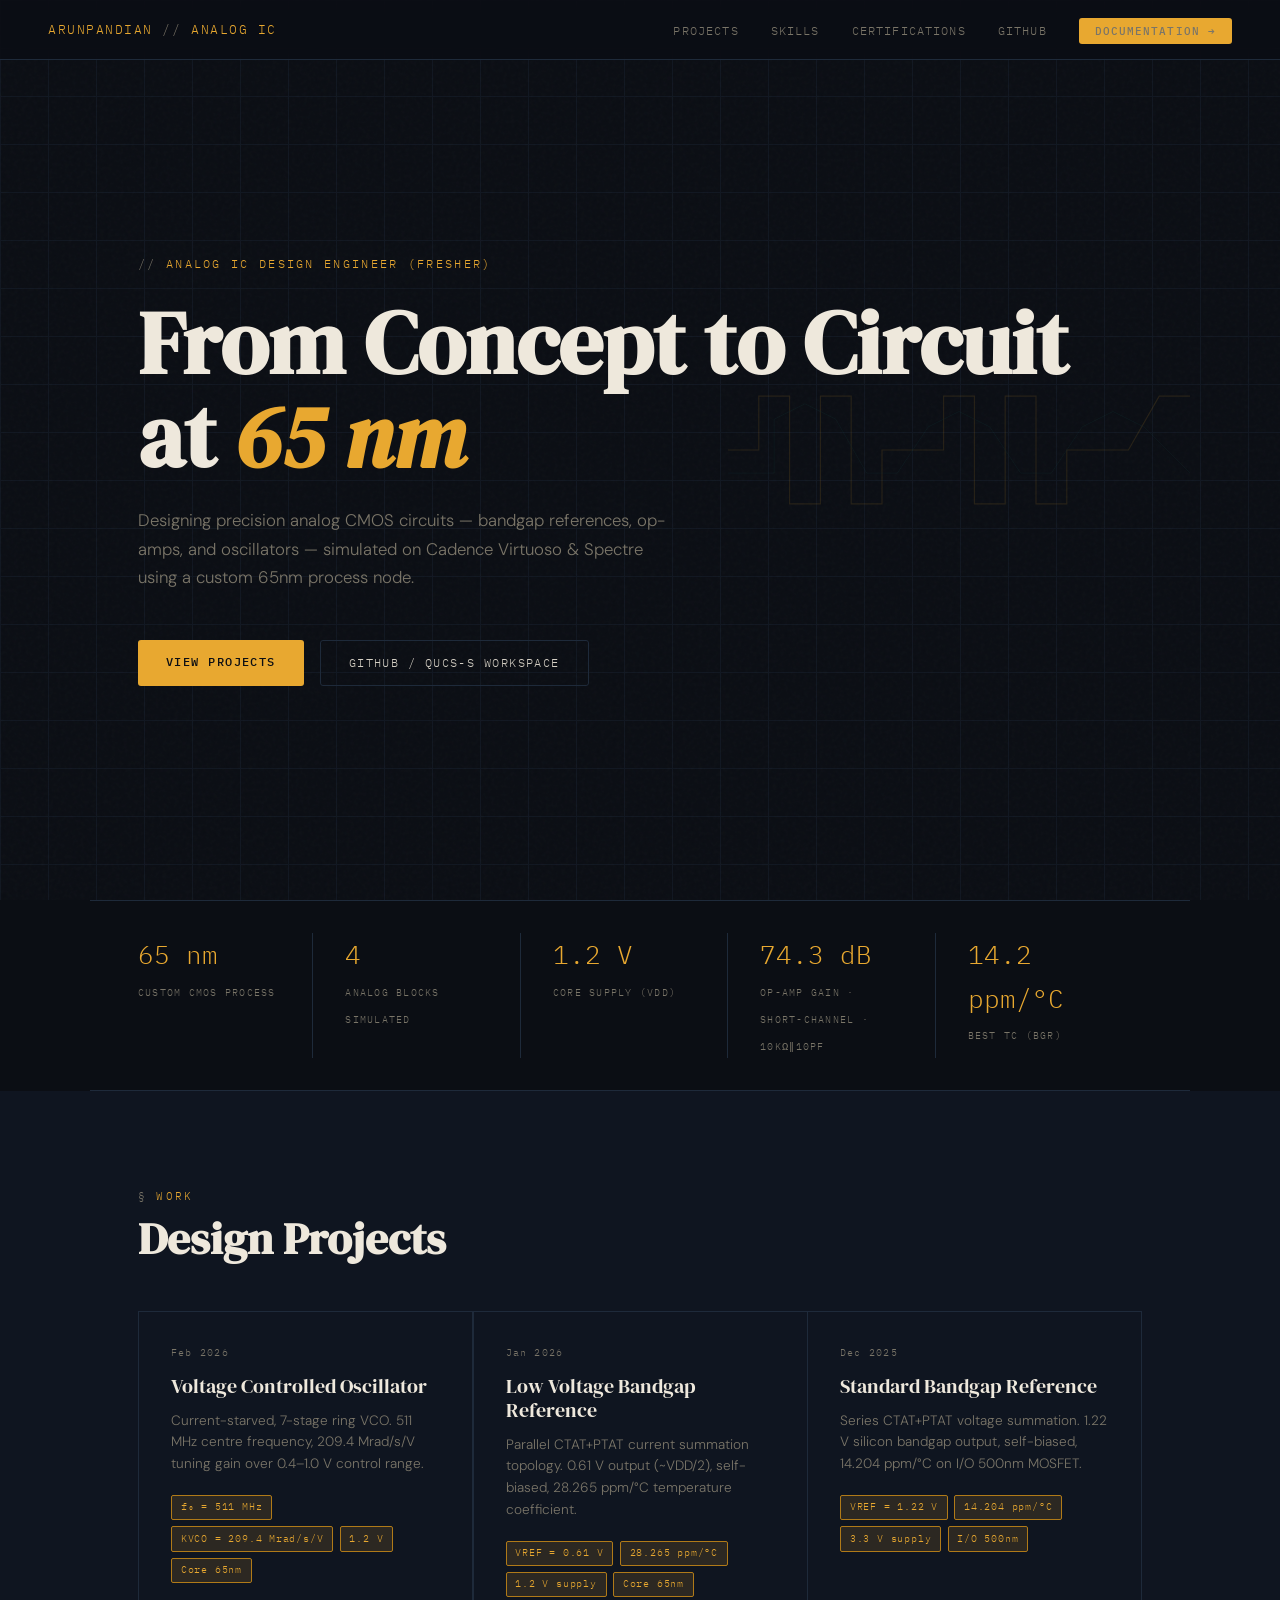
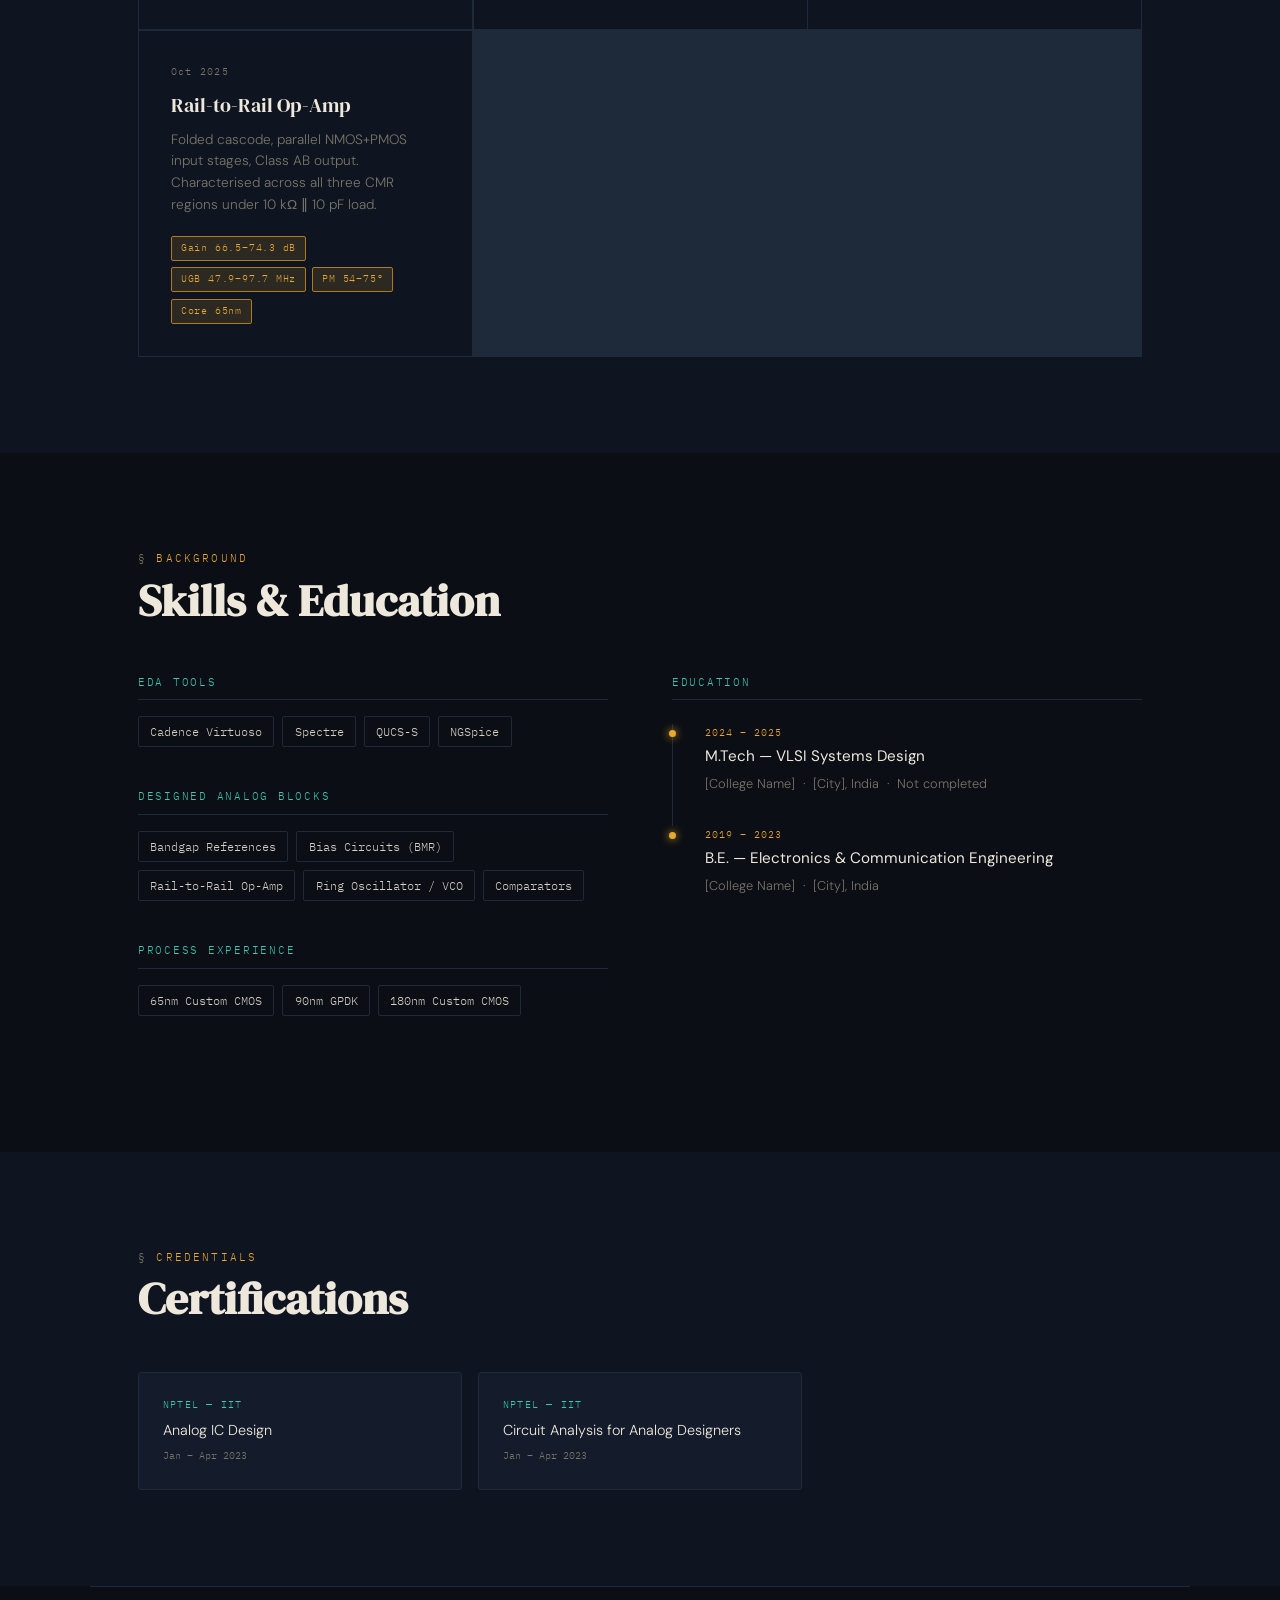
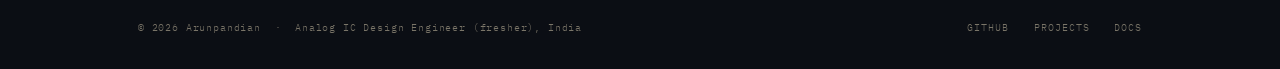
==== docs/index.html @ 2fef47f8 "Initial commit. Finished documenting BMR." ====
<!DOCTYPE html>
<html lang="en">
<head>
  <meta charset="UTF-8" />
  <meta name="viewport" content="width=device-width, initial-scale=1.0"/>
  <title>Arunpandian — Analog IC Design Engineer</title>

  <!-- ── SEO META TAGS ── -->
  <meta name="description" content="Analog IC design Documentation cum portfolio of Arunpandian — 65nm custom CMOS circuits including bandgap references, rail-to-rail op-amps, bias circuits, and ring oscillators, simulated on Cadence Virtuoso and Spectre.">
  <meta name="keywords" content="analog IC design, CMOS, 65nm, bandgap reference, op-amp, VCO, ring oscillator, Cadence Virtuoso, Spectre, QUCS-S, NGSpice, VLSI, fresher, India">
  <meta name="author" content="Arunpandian">
  <meta name="robots" content="index, follow">

  <!-- ── OPEN GRAPH (LinkedIn / WhatsApp preview cards) ── -->
  <meta property="og:title" content="Arunpandian — Analog IC Design Engineer Fresher">
  <meta property="og:description" content="65nm custom CMOS analog IC design portfolio — bandgap references, rail-to-rail op-amps, bias circuits, and ring oscillators.">
  <meta property="og:type" content="website">
  <meta property="og:url" content="https://arunpandian-801.github.io/">

  <!-- ── GOOGLE SITE VERIFICATION (fill in after Search Console setup) ── -->
  <!-- <meta name="google-site-verification" content="[PASTE_YOUR_CODE_HERE]"> -->

  <link href="https://fonts.googleapis.com/css2?family=DM+Serif+Display:ital@0;1&family=IBM+Plex+Mono:wght@300;400;500&family=DM+Sans:wght@300;400;500&display=swap" rel="stylesheet"/>
  <style>
    *, *::before, *::after { box-sizing: border-box; margin: 0; padding: 0; }

    :root {
      --bg:        #0b0e14;
      --bg2:       #0f1520;
      --bg3:       #141c2b;
      --amber:     #e8a830;
      --amber-dim: #b07a18;
      --amber-glow:#e8a83022;
      --teal:      #38c9b0;
      --text:      #d4cfc4;
      --text-dim:  #7a7568;
      --border:    #1e2a3a;
      --mono: 'IBM Plex Mono', monospace;
      --serif: 'DM Serif Display', serif;
      --sans: 'DM Sans', sans-serif;
    }

    html { scroll-behavior: smooth; }

    body {
      background: var(--bg);
      color: var(--text);
      font-family: var(--sans);
      font-weight: 300;
      line-height: 1.7;
      overflow-x: hidden;
    }

    /* ── GRID OVERLAY ── */
    body::before {
      content: '';
      position: fixed; inset: 0; z-index: 0;
      background-image:
        linear-gradient(var(--border) 1px, transparent 1px),
        linear-gradient(90deg, var(--border) 1px, transparent 1px);
      background-size: 48px 48px;
      opacity: 0.35;
      pointer-events: none;
    }

    /* ── NOISE GRAIN ── */
    body::after {
      content: '';
      position: fixed; inset: 0; z-index: 0;
      background-image: url("data:image/svg+xml,%3Csvg viewBox='0 0 256 256' xmlns='http://www.w3.org/2000/svg'%3E%3Cfilter id='n'%3E%3CfeTurbulence type='fractalNoise' baseFrequency='0.9' numOctaves='4' stitchTiles='stitch'/%3E%3C/filter%3E%3Crect width='100%25' height='100%25' filter='url(%23n)' opacity='0.04'/%3E%3C/svg%3E");
      opacity: 0.6;
      pointer-events: none;
    }

    section, nav, footer { position: relative; z-index: 1; }

    /* ── NAV ── */
    nav {
      position: fixed; top: 0; left: 0; right: 0; z-index: 100;
      display: flex; align-items: center; justify-content: space-between;
      padding: 0 3rem;
      height: 60px;
      background: rgba(11,14,20,0.85);
      backdrop-filter: blur(12px);
      border-bottom: 1px solid var(--border);
    }
    .nav-logo {
      font-family: var(--mono);
      font-size: 0.8rem;
      color: var(--amber);
      letter-spacing: 0.12em;
      text-transform: uppercase;
    }
    .nav-logo span { color: var(--text-dim); }
    .nav-links { display: flex; gap: 2rem; list-style: none; }
    .nav-links a {
      font-family: var(--mono);
      font-size: 0.72rem;
      letter-spacing: 0.1em;
      text-transform: uppercase;
      color: var(--text-dim);
      text-decoration: none;
      transition: color 0.2s;
    }
    .nav-links a:hover { color: var(--amber); }

    /* ── HERO ── */
    #hero {
      min-height: 100vh;
      display: flex; flex-direction: column; justify-content: center;
      padding: 120px 3rem 80px;
      max-width: 1100px; margin: 0 auto;
    }
    .hero-label {
      font-family: var(--mono);
      font-size: 0.72rem;
      letter-spacing: 0.2em;
      text-transform: uppercase;
      color: var(--amber);
      margin-bottom: 1.5rem;
      opacity: 0;
      animation: fadeUp 0.6s 0.1s forwards;
    }
    .hero-label::before { content: '// '; color: var(--text-dim); }

    h1 {
      font-family: var(--serif);
      font-size: clamp(3rem, 7vw, 5.5rem);
      line-height: 1.05;
      color: #eee8dc;
      margin-bottom: 1.5rem;
      opacity: 0;
      animation: fadeUp 0.7s 0.2s forwards;
    }
    h1 em {
      font-style: italic;
      color: var(--amber);
    }

    .hero-sub {
      font-family: var(--sans);
      font-size: 1.05rem;
      font-weight: 300;
      color: var(--text-dim);
      max-width: 540px;
      margin-bottom: 3rem;
      opacity: 0;
      animation: fadeUp 0.7s 0.35s forwards;
    }

    .hero-cta {
      display: flex; gap: 1rem; flex-wrap: wrap;
      opacity: 0;
      animation: fadeUp 0.7s 0.5s forwards;
    }
    .btn {
      font-family: var(--mono);
      font-size: 0.75rem;
      letter-spacing: 0.12em;
      text-transform: uppercase;
      padding: 0.75rem 1.75rem;
      border-radius: 3px;
      text-decoration: none;
      transition: all 0.2s;
      cursor: pointer;
      border: none;
    }
    .btn-primary {
      background: var(--amber);
      color: #0b0e14;
      font-weight: 500;
    }
    .btn-primary:hover {
      background: #f0c050;
      box-shadow: 0 0 24px var(--amber-glow), 0 0 8px var(--amber-dim);
    }
    .btn-secondary {
      background: transparent;
      color: var(--text);
      border: 1px solid var(--border);
    }
    .btn-secondary:hover {
      border-color: var(--amber);
      color: var(--amber);
    }

    /* Waveform SVG decoration */
    .hero-wave {
      position: absolute;
      right: 0; top: 50%;
      transform: translateY(-50%);
      width: 42%;
      opacity: 0.12;
      pointer-events: none;
    }

    /* ── STATS BAR ── */
    .stats-bar {
      border-top: 1px solid var(--border);
      border-bottom: 1px solid var(--border);
      padding: 2rem 3rem;
      display: flex; gap: 0; flex-wrap: wrap;
      max-width: 1100px; margin: 0 auto;
      opacity: 0;
      animation: fadeUp 0.7s 0.65s forwards;
    }
    .stat {
      flex: 1; min-width: 160px;
      padding: 0 2rem;
      border-right: 1px solid var(--border);
    }
    .stat:first-child { padding-left: 0; }
    .stat:last-child { border-right: none; }
    .stat-val {
      font-family: var(--mono);
      font-size: 1.6rem;
      color: var(--amber);
      display: block;
    }
    .stat-label {
      font-family: var(--mono);
      font-size: 0.65rem;
      letter-spacing: 0.12em;
      text-transform: uppercase;
      color: var(--text-dim);
    }

    /* ── SECTION COMMONS ── */
    .section-wrap {
      max-width: 1100px;
      margin: 0 auto;
      padding: 6rem 3rem;
    }
    .section-tag {
      font-family: var(--mono);
      font-size: 0.68rem;
      letter-spacing: 0.2em;
      text-transform: uppercase;
      color: var(--amber);
      margin-bottom: 0.5rem;
    }
    .section-tag::before { content: '§ '; color: var(--text-dim); }
    h2 {
      font-family: var(--serif);
      font-size: clamp(1.8rem, 3.5vw, 2.8rem);
      color: #eee8dc;
      margin-bottom: 3rem;
      line-height: 1.1;
    }

    /* ── PROJECTS ── */
    #projects { background: var(--bg2); }
    .projects-grid {
      display: grid;
      grid-template-columns: repeat(auto-fill, minmax(280px, 1fr));
      gap: 1.5px;
      background: var(--border);
      border: 1px solid var(--border);
    }
    .project-card {
      background: var(--bg2);
      padding: 2rem;
      position: relative;
      transition: background 0.2s;
      text-decoration: none;
      color: inherit;
      display: block;
    }
    .project-card:hover { background: var(--bg3); }
    .project-card:hover .card-arrow { opacity: 1; transform: translate(0,0); }
    .card-date {
      font-family: var(--mono);
      font-size: 0.65rem;
      letter-spacing: 0.12em;
      color: var(--text-dim);
      margin-bottom: 0.75rem;
    }
    .card-title {
      font-family: var(--serif);
      font-size: 1.25rem;
      color: #eee8dc;
      margin-bottom: 0.75rem;
      line-height: 1.2;
    }
    .card-desc {
      font-size: 0.85rem;
      color: var(--text-dim);
      line-height: 1.6;
      margin-bottom: 1.25rem;
    }
    .card-specs {
      display: flex; flex-wrap: wrap; gap: 0.4rem;
    }
    .spec-tag {
      font-family: var(--mono);
      font-size: 0.62rem;
      letter-spacing: 0.08em;
      padding: 0.2rem 0.55rem;
      background: var(--amber-glow);
      border: 1px solid var(--amber-dim);
      color: var(--amber);
      border-radius: 2px;
    }
    .card-arrow {
      position: absolute; top: 1.5rem; right: 1.5rem;
      font-size: 1rem; color: var(--amber);
      opacity: 0;
      transform: translate(-4px, 4px);
      transition: all 0.2s;
    }

    /* ── SKILLS ── */
    #skills { background: var(--bg); }
    .skills-layout {
      display: grid;
      grid-template-columns: 1fr 1fr;
      gap: 4rem;
    }
    .skill-group { margin-bottom: 2.5rem; }
    .skill-group-title {
      font-family: var(--mono);
      font-size: 0.68rem;
      letter-spacing: 0.16em;
      text-transform: uppercase;
      color: var(--teal);
      margin-bottom: 1rem;
      padding-bottom: 0.5rem;
      border-bottom: 1px solid var(--border);
    }
    .skill-list {
      display: flex; flex-wrap: wrap; gap: 0.5rem;
      list-style: none;
    }
    .skill-list li {
      font-family: var(--mono);
      font-size: 0.72rem;
      color: var(--text);
      padding: 0.3rem 0.7rem;
      border: 1px solid var(--border);
      border-radius: 2px;
      transition: border-color 0.2s, color 0.2s;
    }
    .skill-list li:hover {
      border-color: var(--teal);
      color: var(--teal);
    }

    /* Education / Timeline */
    .timeline { list-style: none; }
    .timeline li {
      position: relative;
      padding: 0 0 2rem 2rem;
      border-left: 1px solid var(--border);
    }
    .timeline li:last-child { padding-bottom: 0; border-left-color: transparent; }
    .timeline li::before {
      content: '';
      position: absolute; left: -4px; top: 6px;
      width: 7px; height: 7px;
      border-radius: 50%;
      background: var(--amber);
      box-shadow: 0 0 8px var(--amber);
    }
    .tl-year {
      font-family: var(--mono);
      font-size: 0.65rem;
      color: var(--amber);
      letter-spacing: 0.1em;
    }
    .tl-title {
      font-size: 0.95rem;
      color: #eee8dc;
      font-weight: 400;
      margin: 0.15rem 0;
    }
    .tl-sub {
      font-size: 0.8rem;
      color: var(--text-dim);
    }

    /* ── CERTIFICATIONS ── */
    #certifications { background: var(--bg2); }
    .cert-grid {
      display: grid;
      grid-template-columns: repeat(auto-fill, minmax(240px, 1fr));
      gap: 1rem;
    }
    .cert-card {
      border: 1px solid var(--border);
      padding: 1.5rem;
      border-radius: 3px;
      background: var(--bg3);
      transition: border-color 0.2s;
    }
    .cert-card:hover { border-color: var(--teal); }
    .cert-issuer {
      font-family: var(--mono);
      font-size: 0.62rem;
      letter-spacing: 0.12em;
      text-transform: uppercase;
      color: var(--teal);
      margin-bottom: 0.4rem;
    }
    .cert-name {
      font-size: 0.9rem;
      color: #eee8dc;
      line-height: 1.4;
    }
    .cert-date {
      font-family: var(--mono);
      font-size: 0.62rem;
      color: var(--text-dim);
      margin-top: 0.5rem;
    }

    /* ── FOOTER ── */
    footer {
      border-top: 1px solid var(--border);
      padding: 2rem 3rem;
      display: flex; justify-content: space-between; align-items: center;
      flex-wrap: wrap; gap: 1rem;
      max-width: 1100px; margin: 0 auto;
    }
    .footer-copy {
      font-family: var(--mono);
      font-size: 0.65rem;
      color: var(--text-dim);
      letter-spacing: 0.08em;
    }
    .footer-links { display: flex; gap: 1.5rem; }
    .footer-links a {
      font-family: var(--mono);
      font-size: 0.65rem;
      letter-spacing: 0.1em;
      text-transform: uppercase;
      color: var(--text-dim);
      text-decoration: none;
      transition: color 0.2s;
    }
    .footer-links a:hover { color: var(--amber); }

    /* ── ANIMATIONS ── */
    @keyframes fadeUp {
      from { opacity: 0; transform: translateY(18px); }
      to   { opacity: 1; transform: translateY(0); }
    }

    /* ── RESPONSIVE ── */
    @media (max-width: 768px) {
      nav { padding: 0 1.25rem; }
      .nav-links { display: none; }
      #hero { padding: 100px 1.25rem 60px; }
      .section-wrap { padding: 4rem 1.25rem; }
      .stats-bar { padding: 1.5rem 1.25rem; flex-direction: column; gap: 0; }
      .stat { border-right: none; padding: 1rem 0; border-bottom: 1px solid var(--border); }
      .stat:last-child { border-bottom: none; }
      .stat-val { font-size: 1.3rem; }
      .skills-layout { grid-template-columns: 1fr; gap: 2rem; }
      .projects-grid { grid-template-columns: 1fr; }
      .cert-grid { grid-template-columns: 1fr; }
      footer { padding: 1.5rem 1.25rem; flex-direction: column; align-items: flex-start; gap: 0.75rem; }
      .hero-wave { display: none; }
      h1 { font-size: 2.6rem; }
      h2 { font-size: 1.8rem; margin-bottom: 2rem; }
    }
  </style>
</head>
<body>

  <!-- NAV -->
  <nav>
    <div class="nav-logo">Arunpandian <span>//</span> Analog IC</div>
    <ul class="nav-links">
      <li><a href="#projects">Projects</a></li>
      <li><a href="#skills">Skills</a></li>
      <li><a href="#certifications">Certifications</a></li>
      <li><a href="https://github.com/arunpandian-801/QUCS-65nm-Workspace" target="_blank">GitHub</a></li>
      <li><a href="http://localhost:8000/mosfet/parameters/" class="btn btn-primary" style="padding:0.4rem 1rem; font-size:0.68rem;">Documentation →</a></li>
    </ul>
  </nav>

  <!-- HERO -->
  <section id="hero">
    <!-- Oscilloscope waveform bg decoration -->
    <svg class="hero-wave" viewBox="0 0 600 300" xmlns="http://www.w3.org/2000/svg">
      <polyline fill="none" stroke="#e8a830" stroke-width="1.5"
        points="0,150 40,150 40,80 80,80 80,220 120,220 120,80 160,80 160,220 200,220 200,150 240,150 280,150 280,80 320,80 320,220 360,220 360,80 400,80 400,220 440,220 440,150 480,150 520,150 560,80 600,80"/>
      <polyline fill="none" stroke="#38c9b0" stroke-width="1" opacity="0.5"
        points="0,180 60,180 60,110 100,90 140,110 180,180 220,180 260,120 300,100 340,120 380,180 420,180 460,120 500,100 540,120 600,180"/>
    </svg>

    <div class="hero-label">Analog IC Design Engineer (Fresher)</div>
    <h1>From Concept to Circuit<br/>at <em>65 nm</em></h1>
    <p class="hero-sub">
      Designing precision analog CMOS circuits — bandgap references, op-amps,
      and oscillators — simulated on Cadence Virtuoso &amp; Spectre using a custom 65nm process node.
    </p>
    <div class="hero-cta">
      <a href="#projects" class="btn btn-primary">View Projects</a>
      <a href="https://github.com/arunpandian-801/QUCS-65nm-Workspace" target="_blank" class="btn btn-secondary">GitHub / QUCS-S Workspace</a>
    </div>
  </section>

  <!-- STATS BAR -->
  <div class="stats-bar">
    <div class="stat">
      <span class="stat-val">65 nm</span>
      <span class="stat-label">Custom CMOS Process</span>
    </div>
    <div class="stat">
      <span class="stat-val">4</span>
      <span class="stat-label">Analog Blocks Simulated</span>
    </div>
    <div class="stat">
      <span class="stat-val">1.2 V</span>
      <span class="stat-label">Core Supply (VDD)</span>
    </div>
    <div class="stat">
      <span class="stat-val">74.3 dB</span>
      <span class="stat-label">Op-Amp Gain · Short-Channel · 10kΩ‖10pF</span>
    </div>
    <div class="stat">
      <span class="stat-val">14.2 ppm/°C</span>
      <span class="stat-label">Best TC (BGR)</span>
    </div>
  </div>

  <!-- PROJECTS -->
  <section id="projects">
    <div class="section-wrap">
      <div class="section-tag">Work</div>
      <h2>Design Projects</h2>
      <div class="projects-grid">

        <a href="http://localhost:8000/oscillators/vco/" class="project-card">
          <div class="card-arrow">↗</div>
          <div class="card-date">Feb 2026</div>
          <div class="card-title">Voltage Controlled Oscillator</div>
          <div class="card-desc">Current-starved, 7-stage ring VCO. 511 MHz centre frequency, 209.4 Mrad/s/V tuning gain over 0.4–1.0 V control range.</div>
          <div class="card-specs">
            <span class="spec-tag">f₀ = 511 MHz</span>
            <span class="spec-tag">KVCO = 209.4 Mrad/s/V</span>
            <span class="spec-tag">1.2 V</span>
            <span class="spec-tag">Core 65nm</span>
          </div>
        </a>

        <a href="http://localhost:8000/references/bgr-low-voltage/" class="project-card">
          <div class="card-arrow">↗</div>
          <div class="card-date">Jan 2026</div>
          <div class="card-title">Low Voltage Bandgap Reference</div>
          <div class="card-desc">Parallel CTAT+PTAT current summation topology. 0.61 V output (~VDD/2), self-biased, 28.265 ppm/°C temperature coefficient.</div>
          <div class="card-specs">
            <span class="spec-tag">VREF = 0.61 V</span>
            <span class="spec-tag">28.265 ppm/°C</span>
            <span class="spec-tag">1.2 V supply</span>
            <span class="spec-tag">Core 65nm</span>
          </div>
        </a>

        <a href="http://localhost:8000/references/bgr-standard/" class="project-card">
          <div class="card-arrow">↗</div>
          <div class="card-date">Dec 2025</div>
          <div class="card-title">Standard Bandgap Reference</div>
          <div class="card-desc">Series CTAT+PTAT voltage summation. 1.22 V silicon bandgap output, self-biased, 14.204 ppm/°C on I/O 500nm MOSFET.</div>
          <div class="card-specs">
            <span class="spec-tag">VREF = 1.22 V</span>
            <span class="spec-tag">14.204 ppm/°C</span>
            <span class="spec-tag">3.3 V supply</span>
            <span class="spec-tag">I/O 500nm</span>
          </div>
        </a>

        <a href="http://localhost:8000/amplifiers/rtr-opamp/" class="project-card">
          <div class="card-arrow">↗</div>
          <div class="card-date">Oct 2025</div>
          <div class="card-title">Rail-to-Rail Op-Amp</div>
          <div class="card-desc">Folded cascode, parallel NMOS+PMOS input stages, Class AB output. Characterised across all three CMR regions under 10 kΩ ‖ 10 pF load.</div>
          <div class="card-specs">
            <span class="spec-tag">Gain 66.5–74.3 dB</span>
            <span class="spec-tag">UGB 47.9–97.7 MHz</span>
            <span class="spec-tag">PM 54–75°</span>
            <span class="spec-tag">Core 65nm</span>
          </div>
        </a>

      </div>
    </div>
  </section>

  <!-- SKILLS & EDUCATION -->
  <section id="skills">
    <div class="section-wrap">
      <div class="section-tag">Background</div>
      <h2>Skills &amp; Education</h2>
      <div class="skills-layout">

        <!-- Left: Skills -->
        <div>
          <div class="skill-group">
            <div class="skill-group-title">EDA Tools</div>
            <ul class="skill-list">
              <li>Cadence Virtuoso</li>
              <li>Spectre</li>
              <li>QUCS-S</li>
              <li>NGSpice</li>
            </ul>
          </div>
          <div class="skill-group">
            <div class="skill-group-title">Designed Analog Blocks</div>
            <ul class="skill-list">
              <li>Bandgap References</li>
              <li>Bias Circuits (BMR)</li>
              <li>Rail-to-Rail Op-Amp</li>
              <li>Ring Oscillator / VCO</li>
              <li>Comparators</li>
            </ul>
          </div>
          <div class="skill-group">
            <div class="skill-group-title">Process Experience</div>
            <ul class="skill-list">
              <li>65nm Custom CMOS</li>
              <li>90nm GPDK</li>
              <li>180nm Custom CMOS</li>
            </ul>
          </div>
        </div>

        <!-- Right: Education -->
        <div>
          <div class="skill-group-title" style="font-family:var(--mono);font-size:0.68rem;letter-spacing:0.16em;text-transform:uppercase;color:var(--teal);margin-bottom:1.5rem;padding-bottom:0.5rem;border-bottom:1px solid var(--border);">Education</div>
          <ul class="timeline">
            <li>
              <div class="tl-year">2024 – 2025</div>
              <div class="tl-title">M.Tech — VLSI Systems Design</div>
              <div class="tl-sub">[College Name] &nbsp;·&nbsp; [City], India &nbsp;·&nbsp; Not completed</div>
            </li>
            <li>
              <div class="tl-year">2019 – 2023</div>
              <div class="tl-title">B.E. — Electronics &amp; Communication Engineering</div>
              <div class="tl-sub">[College Name] &nbsp;·&nbsp; [City], India</div>
            </li>
          </ul>

        </div>

      </div>
    </div>
  </section>

  <!-- CERTIFICATIONS -->
  <section id="certifications">
    <div class="section-wrap">
      <div class="section-tag">Credentials</div>
      <h2>Certifications</h2>
      <div class="cert-grid">
        <div class="cert-card">
          <div class="cert-issuer">NPTEL — IIT</div>
          <div class="cert-name">Analog IC Design</div>
          <div class="cert-date">Jan – Apr 2023</div>
        </div>
        <div class="cert-card">
          <div class="cert-issuer">NPTEL — IIT</div>
          <div class="cert-name">Circuit Analysis for Analog Designers</div>
          <div class="cert-date">Jan – Apr 2023</div>
        </div>
      </div>
    </div>
  </section>

  <!-- FOOTER -->
  <footer>
    <div class="footer-copy">© 2026 Arunpandian &nbsp;·&nbsp; Analog IC Design Engineer (fresher), India</div>
    <div class="footer-links">
      <a href="https://github.com/arunpandian-801/QUCS-65nm-Workspace" target="_blank">GitHub</a>
      <a href="#projects">Projects</a>
      <a href="http://localhost:8000/mosfet/parameters/">Docs</a>
    </div>
  </footer>

</body>
</html>
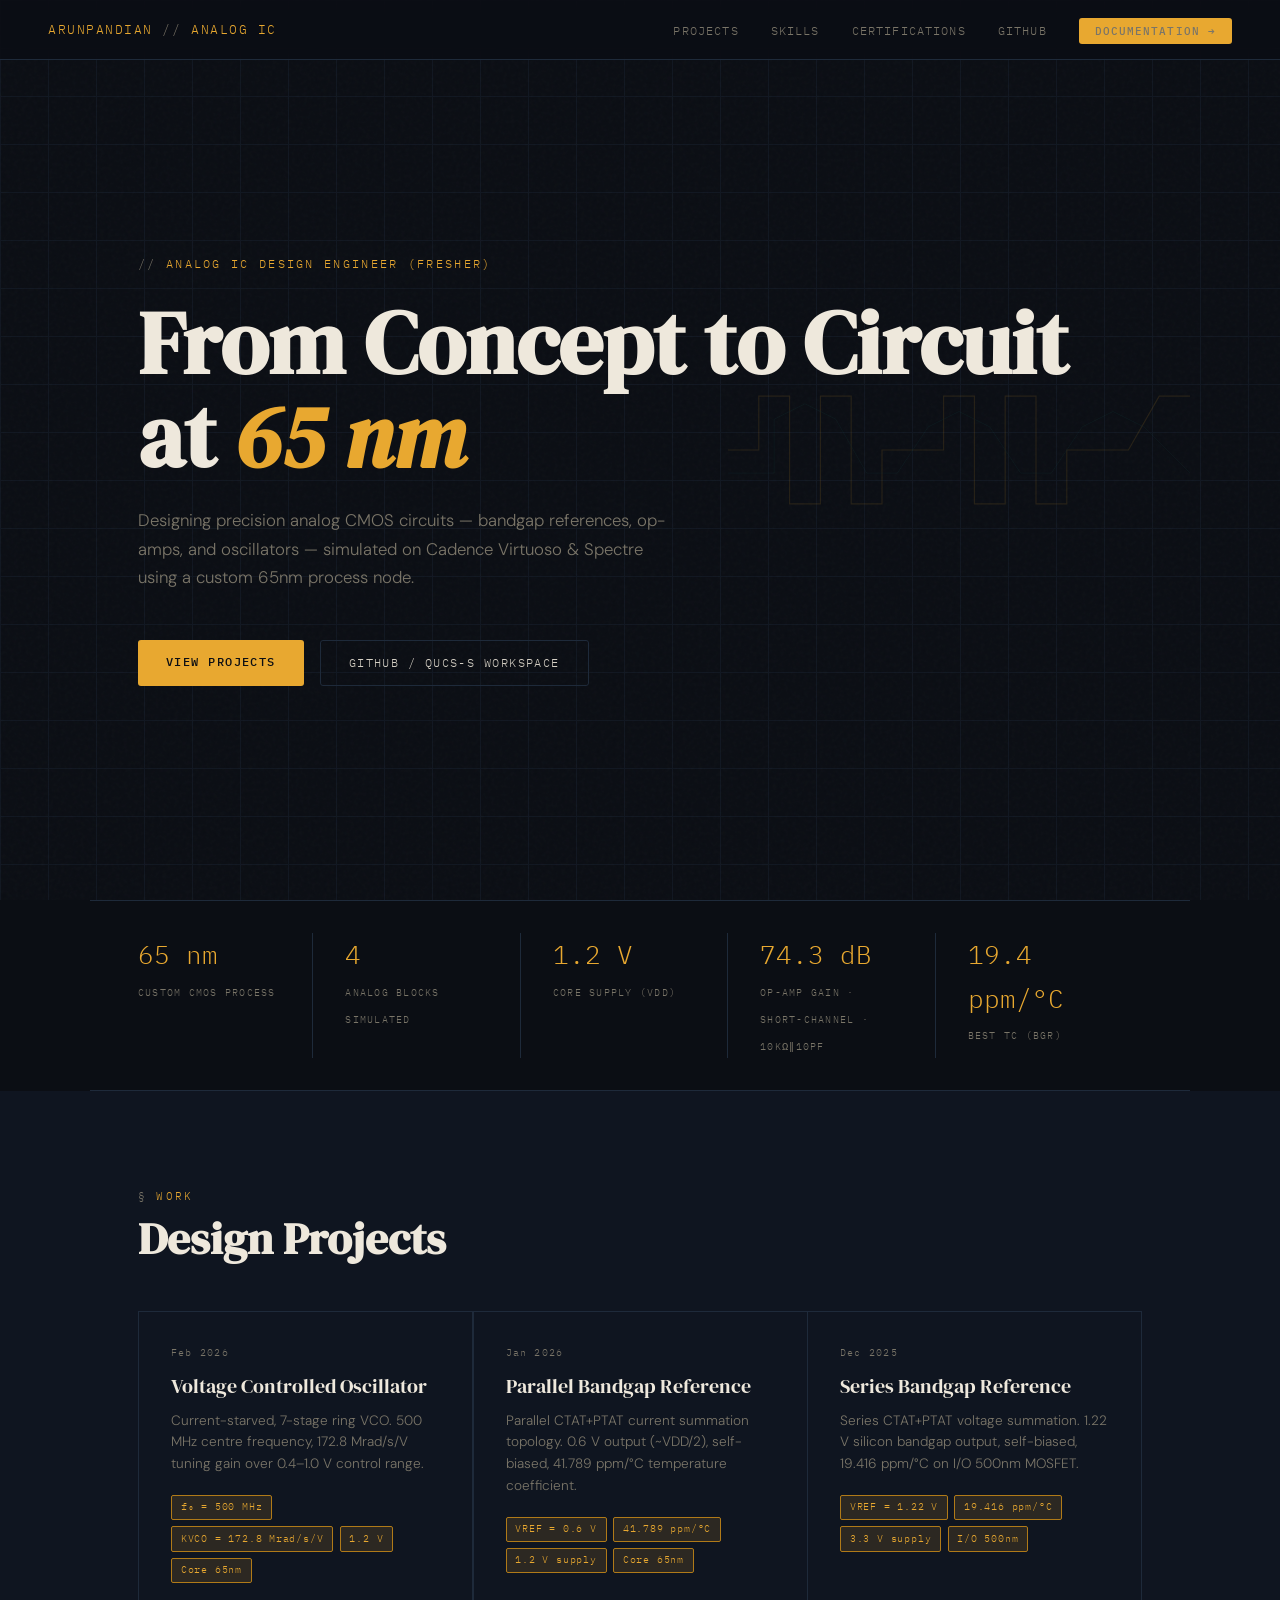
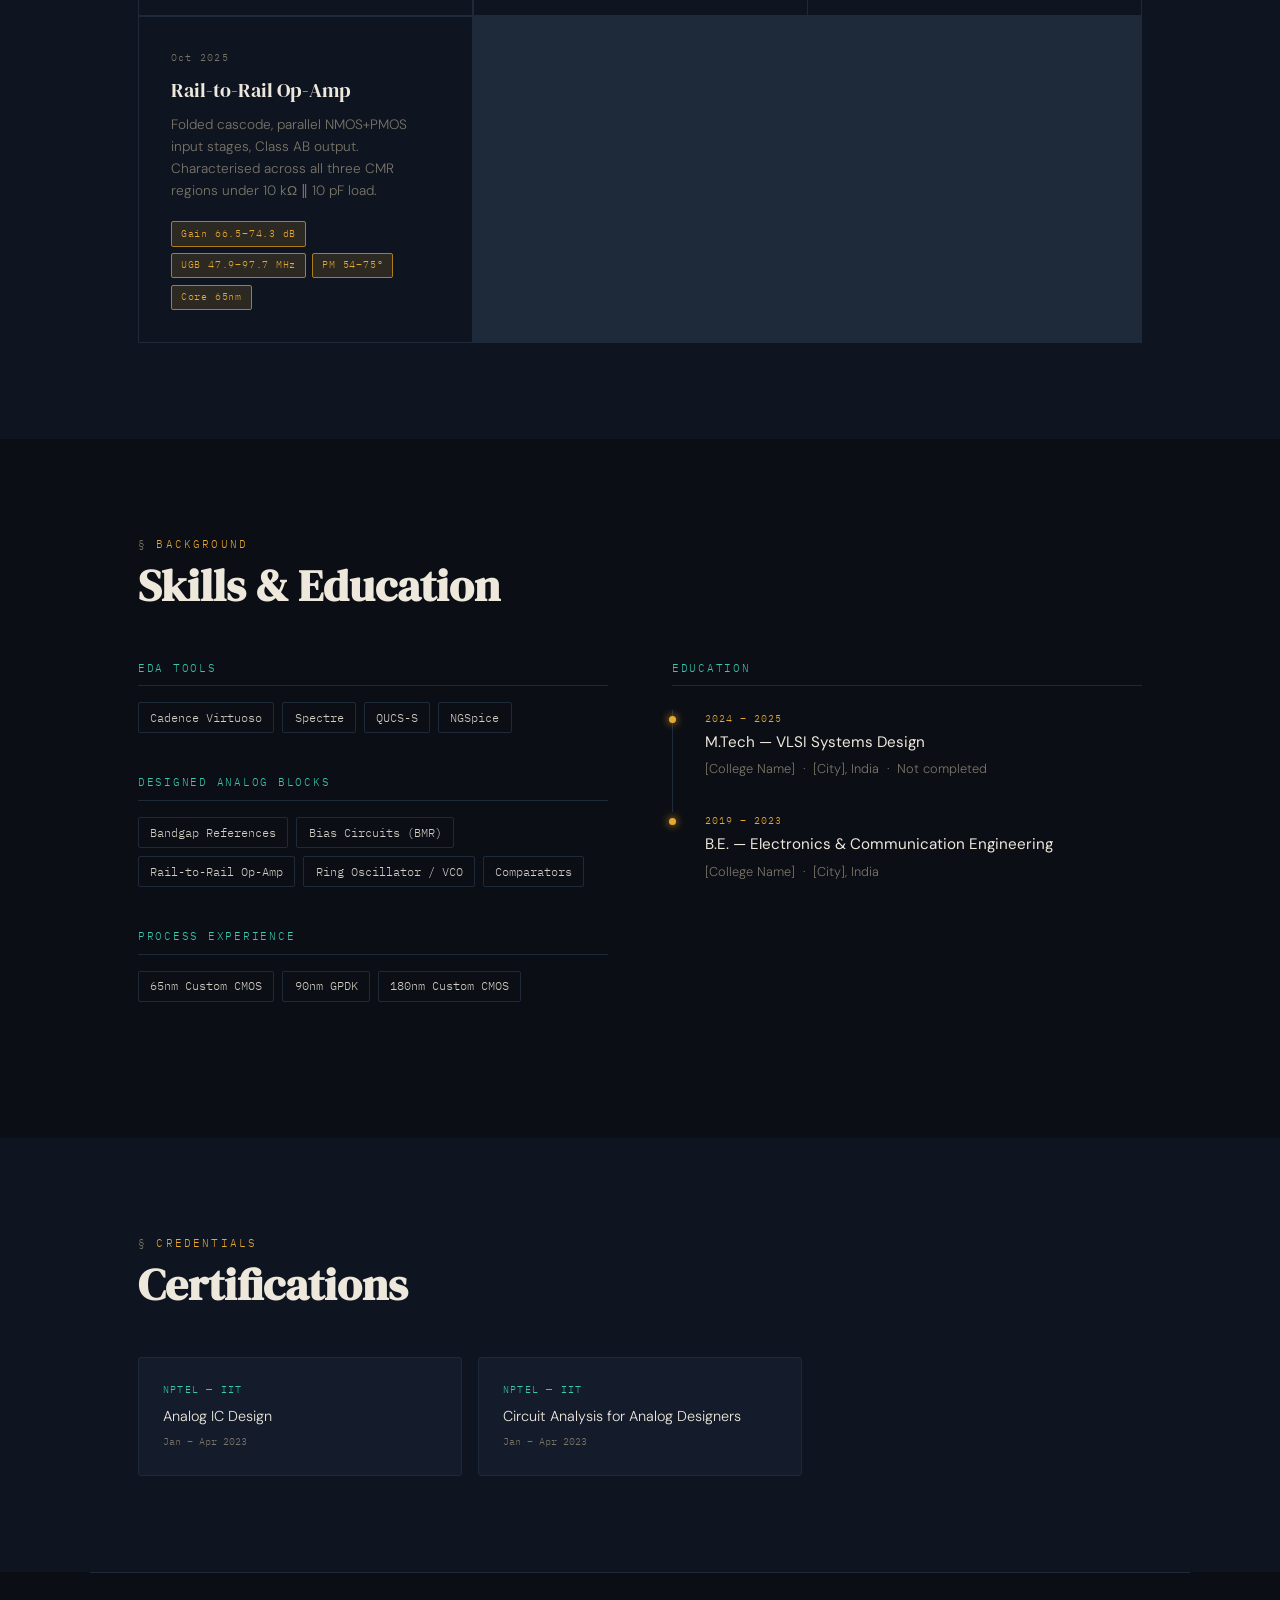
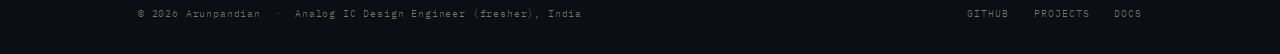
==== commit 90b5fd37: "Started documentation of CSVCO" ====
--- a/docs/index.html
+++ b/docs/index.html
@@ -520,7 +520,7 @@
       <span class="stat-label">Op-Amp Gain · Short-Channel · 10kΩ‖10pF</span>
     </div>
     <div class="stat">
-      <span class="stat-val">14.2 ppm/°C</span>
+      <span class="stat-val">19.4 ppm/°C</span>
       <span class="stat-label">Best TC (BGR)</span>
     </div>
   </div>
@@ -532,14 +532,14 @@
       <h2>Design Projects</h2>
       <div class="projects-grid">
 
-        <a href="http://localhost:8000/oscillators/vco/" class="project-card">
+        <a href="http://localhost:8000/oscillators/csvco/" class="project-card">
           <div class="card-arrow">↗</div>
           <div class="card-date">Feb 2026</div>
           <div class="card-title">Voltage Controlled Oscillator</div>
-          <div class="card-desc">Current-starved, 7-stage ring VCO. 511 MHz centre frequency, 209.4 Mrad/s/V tuning gain over 0.4–1.0 V control range.</div>
+          <div class="card-desc">Current-starved, 7-stage ring VCO. 500 MHz centre frequency, 172.8 Mrad/s/V tuning gain over 0.4–1.0 V control range.</div>
           <div class="card-specs">
-            <span class="spec-tag">f₀ = 511 MHz</span>
-            <span class="spec-tag">KVCO = 209.4 Mrad/s/V</span>
+            <span class="spec-tag">f₀ = 500 MHz</span>
+            <span class="spec-tag">KVCO = 172.8 Mrad/s/V</span>
             <span class="spec-tag">1.2 V</span>
             <span class="spec-tag">Core 65nm</span>
           </div>
@@ -548,11 +548,11 @@
         <a href="http://localhost:8000/references/bgr-low-voltage/" class="project-card">
           <div class="card-arrow">↗</div>
           <div class="card-date">Jan 2026</div>
-          <div class="card-title">Low Voltage Bandgap Reference</div>
-          <div class="card-desc">Parallel CTAT+PTAT current summation topology. 0.61 V output (~VDD/2), self-biased, 28.265 ppm/°C temperature coefficient.</div>
+          <div class="card-title">Parallel Bandgap Reference</div>
+          <div class="card-desc">Parallel CTAT+PTAT current summation topology. 0.6 V output (~VDD/2), self-biased, 41.789 ppm/°C temperature coefficient.</div>
           <div class="card-specs">
-            <span class="spec-tag">VREF = 0.61 V</span>
-            <span class="spec-tag">28.265 ppm/°C</span>
+            <span class="spec-tag">VREF = 0.6 V</span>
+            <span class="spec-tag">41.789 ppm/°C</span>
             <span class="spec-tag">1.2 V supply</span>
             <span class="spec-tag">Core 65nm</span>
           </div>
@@ -561,11 +561,11 @@
         <a href="http://localhost:8000/references/bgr-standard/" class="project-card">
           <div class="card-arrow">↗</div>
           <div class="card-date">Dec 2025</div>
-          <div class="card-title">Standard Bandgap Reference</div>
-          <div class="card-desc">Series CTAT+PTAT voltage summation. 1.22 V silicon bandgap output, self-biased, 14.204 ppm/°C on I/O 500nm MOSFET.</div>
+          <div class="card-title">Series Bandgap Reference</div>
+          <div class="card-desc">Series CTAT+PTAT voltage summation. 1.22 V silicon bandgap output, self-biased, 19.416 ppm/°C on I/O 500nm MOSFET.</div>
           <div class="card-specs">
             <span class="spec-tag">VREF = 1.22 V</span>
-            <span class="spec-tag">14.204 ppm/°C</span>
+            <span class="spec-tag">19.416 ppm/°C</span>
             <span class="spec-tag">3.3 V supply</span>
             <span class="spec-tag">I/O 500nm</span>
           </div>
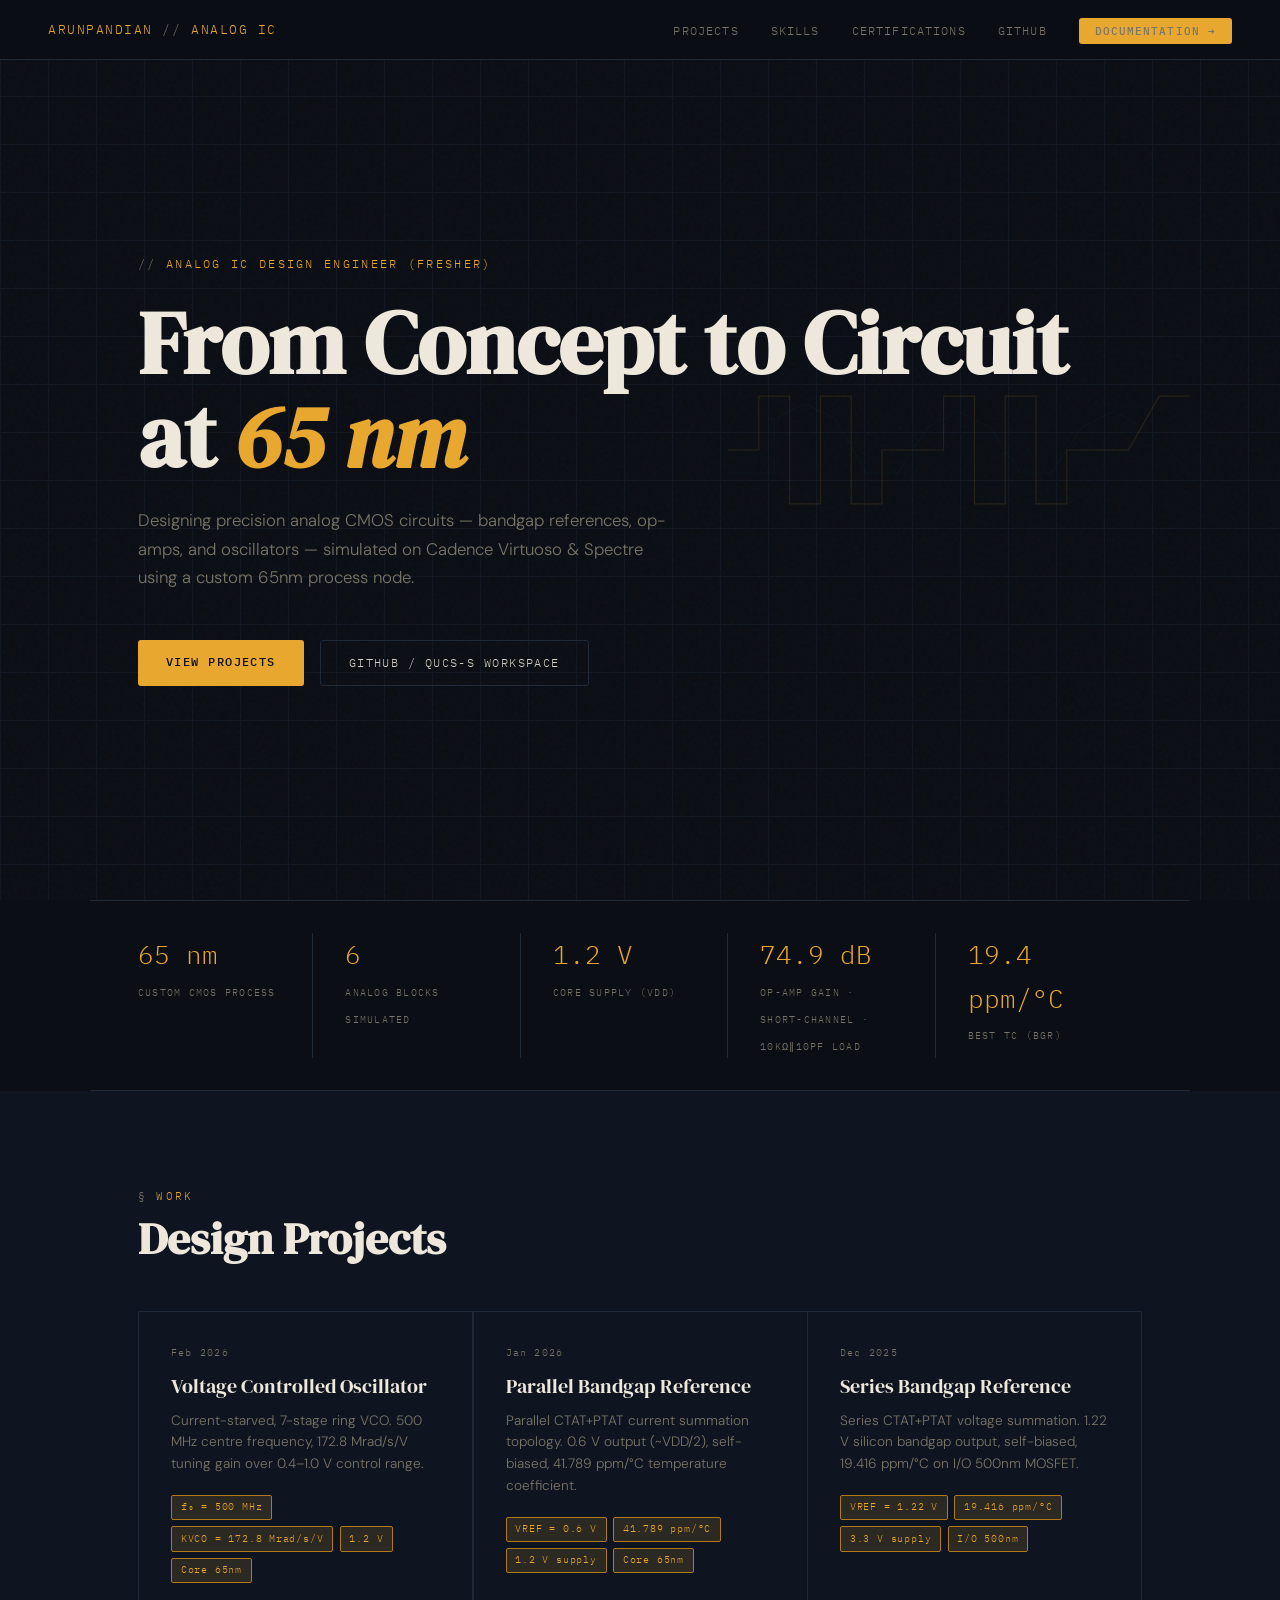
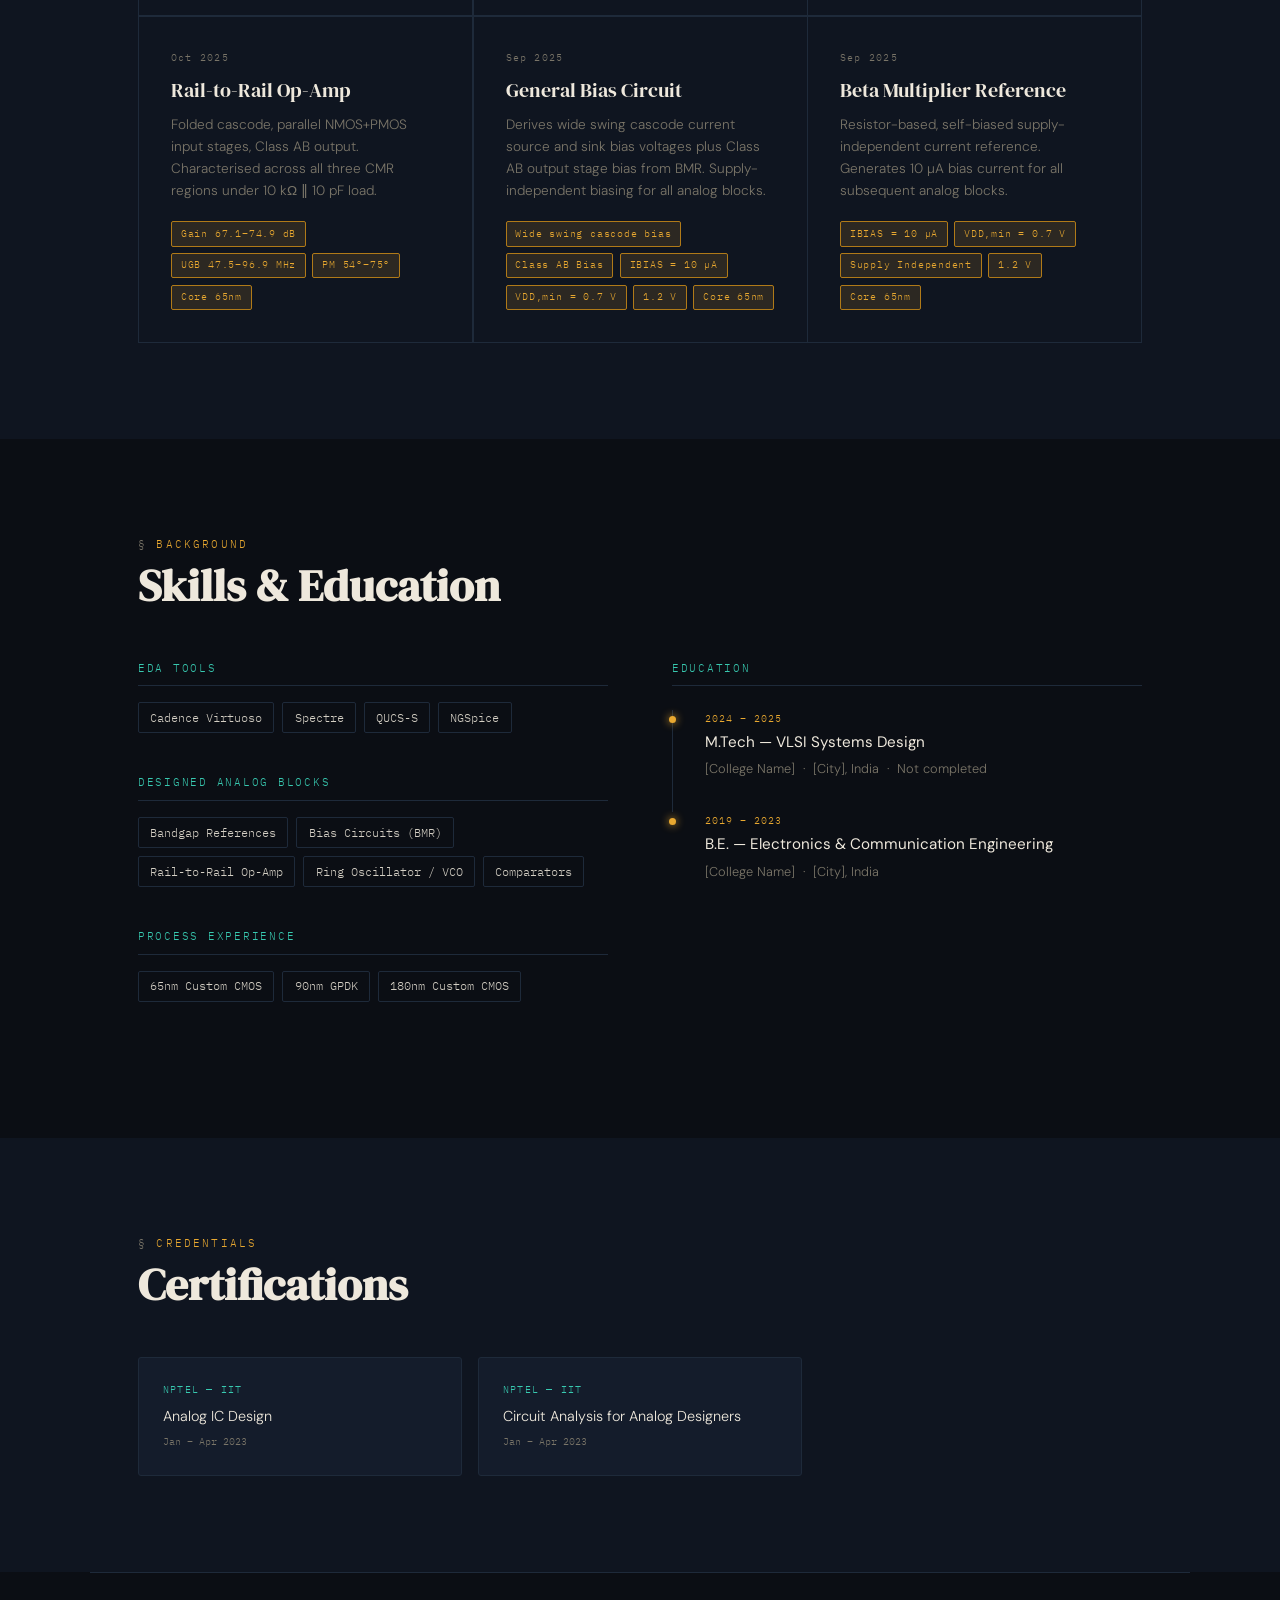
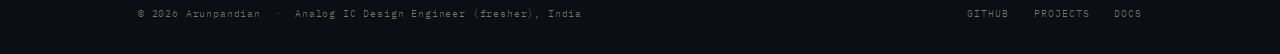
==== commit 85c75ee7: "Finished documenting CS-VCO." ====
--- a/docs/index.html
+++ b/docs/index.html
@@ -508,7 +508,7 @@
       <span class="stat-label">Custom CMOS Process</span>
     </div>
     <div class="stat">
-      <span class="stat-val">4</span>
+      <span class="stat-val">6</span>
       <span class="stat-label">Analog Blocks Simulated</span>
     </div>
     <div class="stat">
@@ -516,8 +516,8 @@
       <span class="stat-label">Core Supply (VDD)</span>
     </div>
     <div class="stat">
-      <span class="stat-val">74.3 dB</span>
-      <span class="stat-label">Op-Amp Gain · Short-Channel · 10kΩ‖10pF</span>
+      <span class="stat-val">74.9 dB</span>
+      <span class="stat-label">Op-Amp Gain · Short-Channel · 10kΩ‖10pF load</span>
     </div>
     <div class="stat">
       <span class="stat-val">19.4 ppm/°C</span>
@@ -577,9 +577,38 @@
           <div class="card-title">Rail-to-Rail Op-Amp</div>
           <div class="card-desc">Folded cascode, parallel NMOS+PMOS input stages, Class AB output. Characterised across all three CMR regions under 10 kΩ ‖ 10 pF load.</div>
           <div class="card-specs">
-            <span class="spec-tag">Gain 66.5–74.3 dB</span>
-            <span class="spec-tag">UGB 47.9–97.7 MHz</span>
-            <span class="spec-tag">PM 54–75°</span>
+            <span class="spec-tag">Gain 67.1–74.9 dB</span>
+            <span class="spec-tag">UGB 47.5–96.9 MHz</span>
+            <span class="spec-tag">PM 54°–75°</span>
+            <span class="spec-tag">Core 65nm</span>
+          </div>
+        </a>
+
+        <a href="http://localhost:8000/references/general-bias/" class="project-card">
+          <div class="card-arrow">↗</div>
+          <div class="card-date">Sep 2025</div>
+          <div class="card-title">General Bias Circuit</div>
+          <div class="card-desc">Derives wide swing cascode current source and sink bias voltages plus Class AB output stage bias from BMR. Supply-independent biasing for all analog blocks.</div>
+          <div class="card-specs">
+            <span class="spec-tag">Wide swing cascode bias</span>
+            <span class="spec-tag">Class AB Bias</span>
+            <span class="spec-tag">IBIAS = 10 µA</span>
+            <span class="spec-tag">VDD,min = 0.7 V</span>
+            <span class="spec-tag">1.2 V</span>
+            <span class="spec-tag">Core 65nm</span>
+          </div>
+        </a>
+
+        <a href="http://localhost:8000/references/bmr/" class="project-card">
+          <div class="card-arrow">↗</div>
+          <div class="card-date">Sep 2025</div>
+          <div class="card-title">Beta Multiplier Reference</div>
+          <div class="card-desc">Resistor-based, self-biased supply-independent current reference. Generates 10 µA bias current for all subsequent analog blocks.</div>
+          <div class="card-specs">
+            <span class="spec-tag">IBIAS = 10 µA</span>
+            <span class="spec-tag">VDD,min = 0.7 V</span>
+            <span class="spec-tag">Supply Independent</span>
+            <span class="spec-tag">1.2 V</span>
             <span class="spec-tag">Core 65nm</span>
           </div>
         </a>
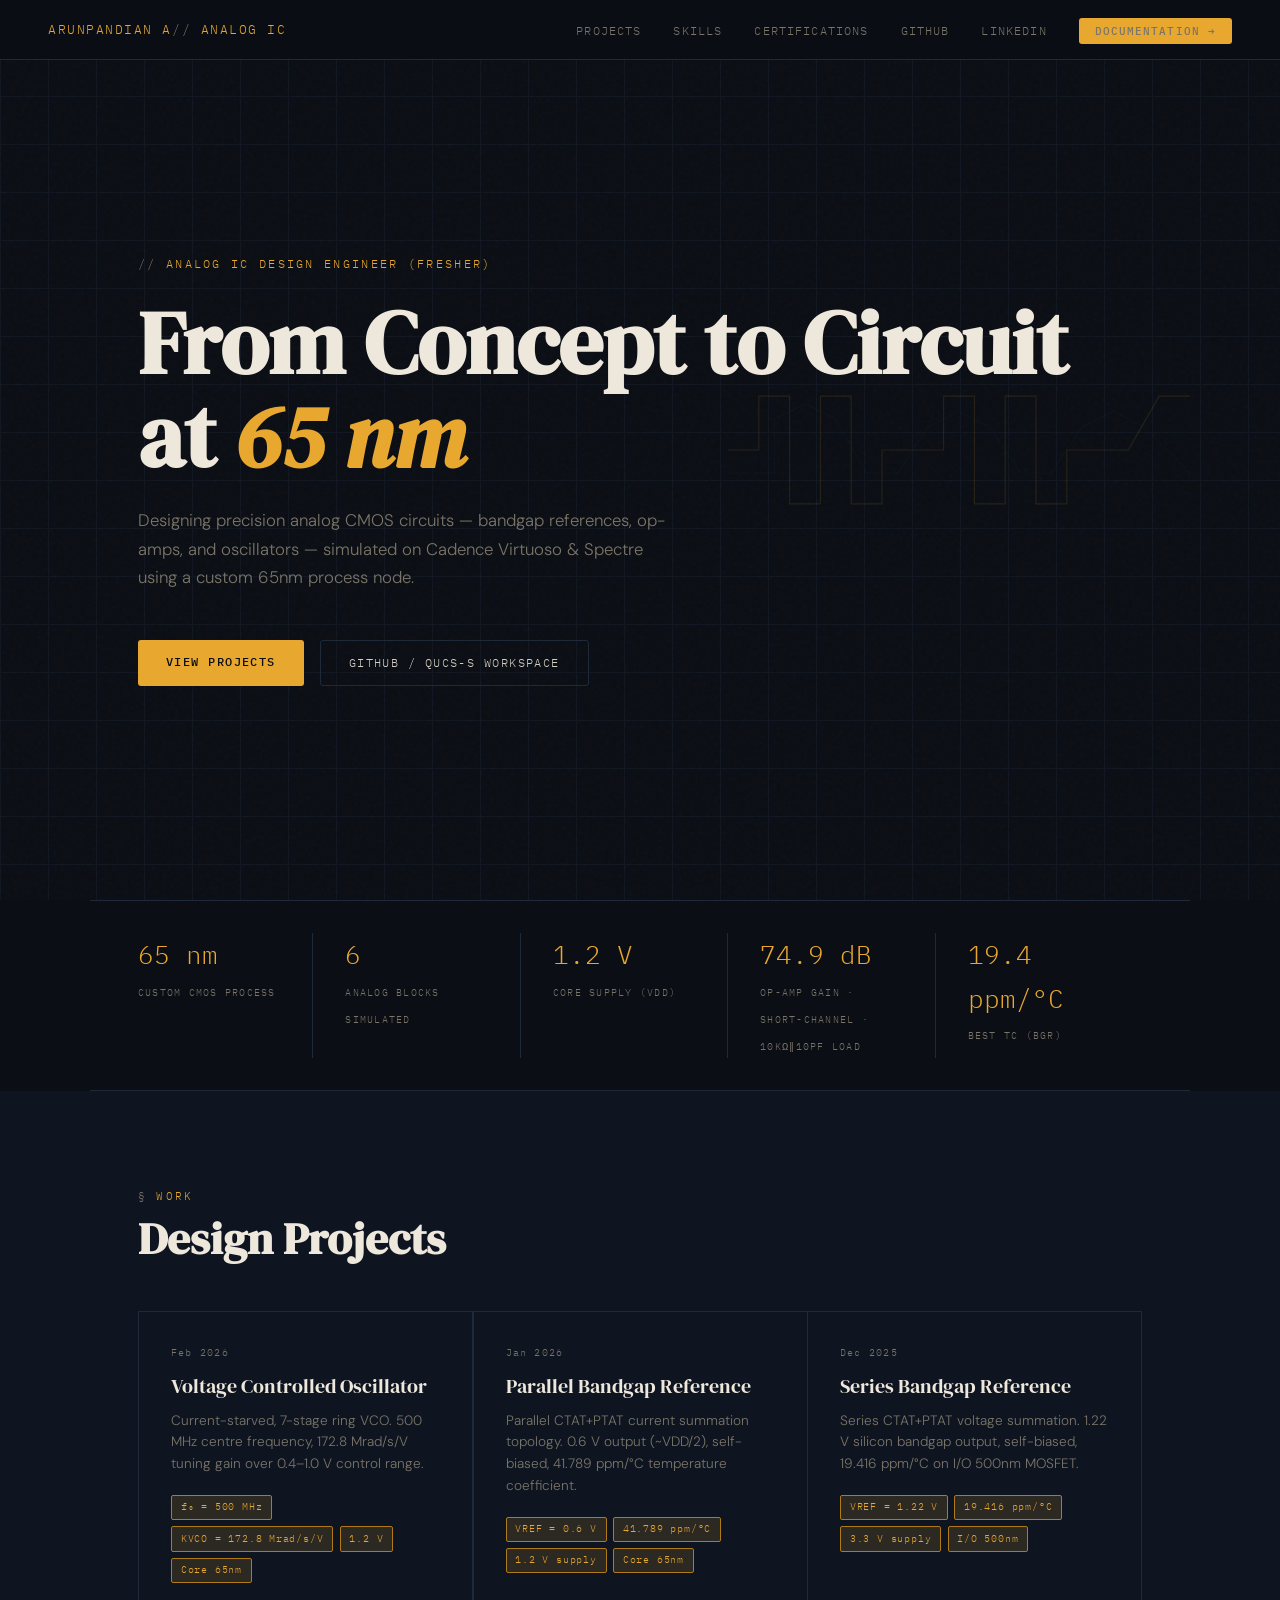
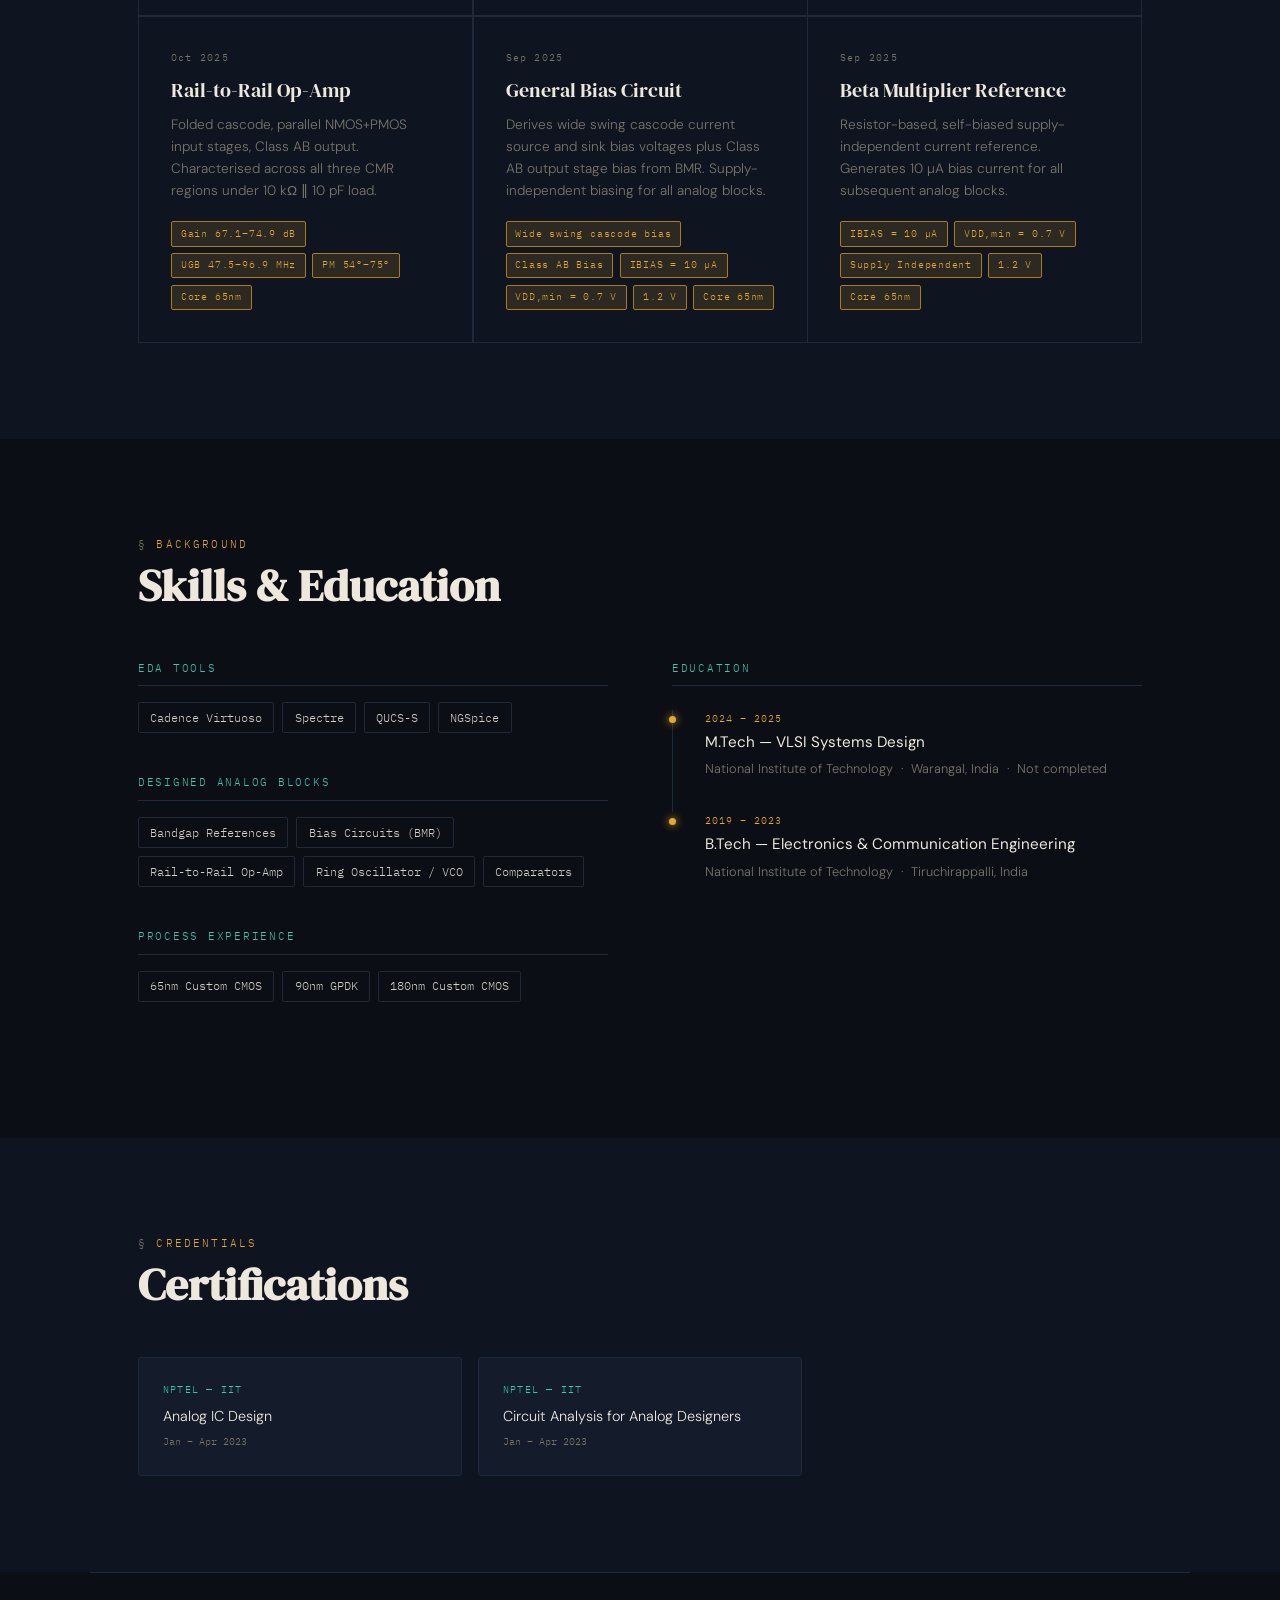
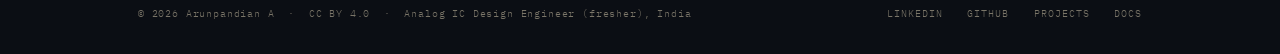
==== commit 0f991602: "Added Errata, LinkedIn to landing page and changed education details." ====
--- a/docs/index.html
+++ b/docs/index.html
@@ -3,19 +3,19 @@
 <head>
   <meta charset="UTF-8" />
   <meta name="viewport" content="width=device-width, initial-scale=1.0"/>
-  <title>Arunpandian — Analog IC Design Engineer</title>
+  <title>Arunpandian A — Analog IC Design Engineer</title>
 
   <!-- ── SEO META TAGS ── -->
-  <meta name="description" content="Analog IC design Documentation cum portfolio of Arunpandian — 65nm custom CMOS circuits including bandgap references, rail-to-rail op-amps, bias circuits, and ring oscillators, simulated on Cadence Virtuoso and Spectre.">
+  <meta name="description" content="Analog IC design Documentation cum portfolio of Arunpandian A — 65nm custom CMOS circuits including bandgap references, rail-to-rail op-amps, bias circuits, and ring oscillators, simulated on Cadence Virtuoso and Spectre.">
   <meta name="keywords" content="analog IC design, CMOS, 65nm, bandgap reference, op-amp, VCO, ring oscillator, Cadence Virtuoso, Spectre, QUCS-S, NGSpice, VLSI, fresher, India">
-  <meta name="author" content="Arunpandian">
+  <meta name="author" content="Arunpandian A">
   <meta name="robots" content="index, follow">
 
   <!-- ── OPEN GRAPH (LinkedIn / WhatsApp preview cards) ── -->
-  <meta property="og:title" content="Arunpandian — Analog IC Design Engineer Fresher">
+  <meta property="og:title" content="Arunpandian A — Analog IC Design Engineer Fresher">
   <meta property="og:description" content="65nm custom CMOS analog IC design portfolio — bandgap references, rail-to-rail op-amps, bias circuits, and ring oscillators.">
   <meta property="og:type" content="website">
-  <meta property="og:url" content="https://arunpandian-801.github.io/">
+  <meta property="og:url" content="https://arunpandian-801.github.io/documentation-65nm-cmos/">
 
   <!-- ── GOOGLE SITE VERIFICATION (fill in after Search Console setup) ── -->
   <!-- <meta name="google-site-verification" content="[PASTE_YOUR_CODE_HERE]"> -->
@@ -469,13 +469,14 @@
 
   <!-- NAV -->
   <nav>
-    <div class="nav-logo">Arunpandian <span>//</span> Analog IC</div>
+    <div class="nav-logo">Arunpandian A<span>//</span> Analog IC</div>
     <ul class="nav-links">
       <li><a href="#projects">Projects</a></li>
       <li><a href="#skills">Skills</a></li>
       <li><a href="#certifications">Certifications</a></li>
       <li><a href="https://github.com/arunpandian-801/QUCS-65nm-Workspace" target="_blank">GitHub</a></li>
-      <li><a href="http://localhost:8000/mosfet/parameters/" class="btn btn-primary" style="padding:0.4rem 1rem; font-size:0.68rem;">Documentation →</a></li>
+      <li><a href="https://www.linkedin.com/in/arun-analog-ic-des/" target="_blank">LinkedIn</a></li>
+      <li><a href="https://arunpandian-801.github.io/documentation-65nm-cmos/mosfet/parameters/" class="btn btn-primary" style="padding:0.4rem 1rem; font-size:0.68rem;">Documentation →</a></li>
     </ul>
   </nav>
 
@@ -532,7 +533,7 @@
       <h2>Design Projects</h2>
       <div class="projects-grid">
 
-        <a href="http://localhost:8000/oscillators/csvco/" class="project-card">
+        <a href="https://arunpandian-801.github.io/documentation-65nm-cmos/oscillators/csvco/" class="project-card">
           <div class="card-arrow">↗</div>
           <div class="card-date">Feb 2026</div>
           <div class="card-title">Voltage Controlled Oscillator</div>
@@ -545,7 +546,7 @@
           </div>
         </a>
 
-        <a href="http://localhost:8000/references/bgr-low-voltage/" class="project-card">
+        <a href="https://arunpandian-801.github.io/documentation-65nm-cmos/references/bgr-low-voltage/" class="project-card">
           <div class="card-arrow">↗</div>
           <div class="card-date">Jan 2026</div>
           <div class="card-title">Parallel Bandgap Reference</div>
@@ -558,7 +559,7 @@
           </div>
         </a>
 
-        <a href="http://localhost:8000/references/bgr-standard/" class="project-card">
+        <a href="https://arunpandian-801.github.io/documentation-65nm-cmos/references/bgr-standard/" class="project-card">
           <div class="card-arrow">↗</div>
           <div class="card-date">Dec 2025</div>
           <div class="card-title">Series Bandgap Reference</div>
@@ -571,7 +572,7 @@
           </div>
         </a>
 
-        <a href="http://localhost:8000/amplifiers/rtr-opamp/" class="project-card">
+        <a href="https://arunpandian-801.github.io/documentation-65nm-cmos/amplifiers/rtr-opamp/" class="project-card">
           <div class="card-arrow">↗</div>
           <div class="card-date">Oct 2025</div>
           <div class="card-title">Rail-to-Rail Op-Amp</div>
@@ -584,7 +585,7 @@
           </div>
         </a>
 
-        <a href="http://localhost:8000/references/general-bias/" class="project-card">
+        <a href="https://arunpandian-801.github.io/documentation-65nm-cmos/references/general-bias/" class="project-card">
           <div class="card-arrow">↗</div>
           <div class="card-date">Sep 2025</div>
           <div class="card-title">General Bias Circuit</div>
@@ -599,7 +600,7 @@
           </div>
         </a>
 
-        <a href="http://localhost:8000/references/bmr/" class="project-card">
+        <a href="https://arunpandian-801.github.io/documentation-65nm-cmos/references/bmr/" class="project-card">
           <div class="card-arrow">↗</div>
           <div class="card-date">Sep 2025</div>
           <div class="card-title">Beta Multiplier Reference</div>
@@ -662,12 +663,12 @@
             <li>
               <div class="tl-year">2024 – 2025</div>
               <div class="tl-title">M.Tech — VLSI Systems Design</div>
-              <div class="tl-sub">[College Name] &nbsp;·&nbsp; [City], India &nbsp;·&nbsp; Not completed</div>
+              <div class="tl-sub">National Institute of Technology &nbsp;·&nbsp; Warangal, India &nbsp;·&nbsp; Not completed</div>
             </li>
             <li>
               <div class="tl-year">2019 – 2023</div>
-              <div class="tl-title">B.E. — Electronics &amp; Communication Engineering</div>
-              <div class="tl-sub">[College Name] &nbsp;·&nbsp; [City], India</div>
+              <div class="tl-title">B.Tech — Electronics &amp; Communication Engineering</div>
+              <div class="tl-sub">National Institute of Technology &nbsp;·&nbsp; Tiruchirappalli, India</div>
             </li>
           </ul>
 
@@ -699,11 +700,12 @@
 
   <!-- FOOTER -->
   <footer>
-    <div class="footer-copy">© 2026 Arunpandian &nbsp;·&nbsp; Analog IC Design Engineer (fresher), India</div>
+    <div class="footer-copy">© 2026 Arunpandian A &nbsp;·&nbsp; CC BY 4.0 &nbsp;·&nbsp; Analog IC Design Engineer (fresher), India</div>
     <div class="footer-links">
+      <a href="https://www.linkedin.com/in/arun-analog-ic-des/" target="_blank">LinkedIn</a>
       <a href="https://github.com/arunpandian-801/QUCS-65nm-Workspace" target="_blank">GitHub</a>
       <a href="#projects">Projects</a>
-      <a href="http://localhost:8000/mosfet/parameters/">Docs</a>
+      <a href="https://arunpandian-801.github.io/documentation-65nm-cmos/mosfet/parameters/">Docs</a>
     </div>
   </footer>
 
